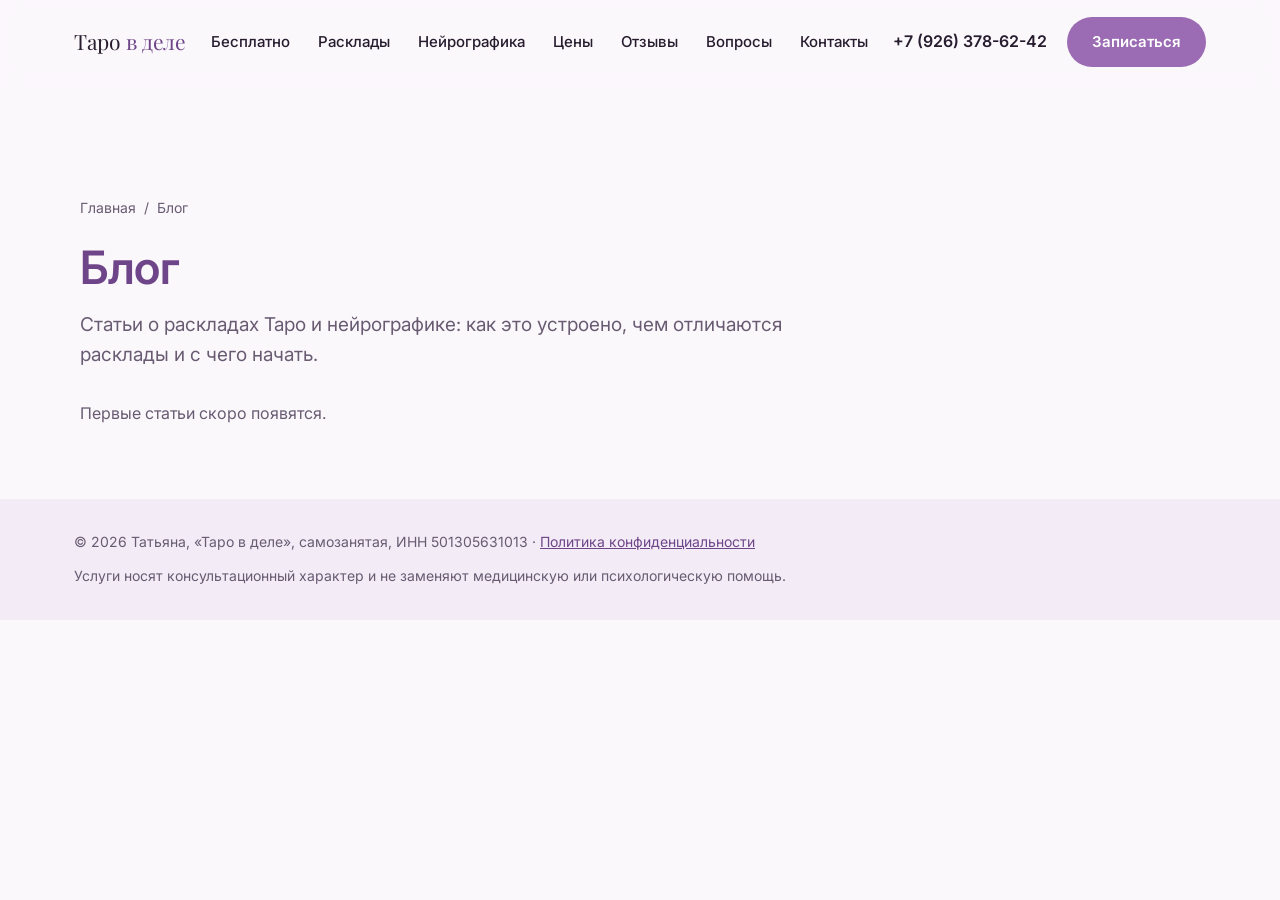
==== blog/index.html @ b843c257 "SEO-блог: установка кита, 3 статьи (draft), контент-план Co-Authored-By: Claude Sonnet 5.5 <noreply@" ====
<!DOCTYPE html>
<html lang="ru">
<head>
<meta charset="UTF-8">
<meta name="viewport" content="width=device-width, initial-scale=1.0">
<title>Блог — Таро в деле</title>
<meta name="description" content="Статьи о раскладах Таро и нейрографике: как это устроено, чем отличаются расклады и с чего начать.">
<link rel="canonical" href="https://xn--80aegea9arpq.xn--p1ai/blog/">
<meta name="robots" content="index, follow, max-image-preview:large">
<meta property="og:type" content="website">
<meta property="og:title" content="Блог — Таро в деле">
<meta property="og:description" content="Статьи о раскладах Таро и нейрографике: как это устроено, чем отличаются расклады и с чего начать.">
<meta property="og:url" content="https://xn--80aegea9arpq.xn--p1ai/blog/">
<meta property="og:locale" content="ru_RU">

<link rel="alternate" type="application/rss+xml" title="Таро в деле — блог" href="https://xn--80aegea9arpq.xn--p1ai/feed.xml">

<link rel="preconnect" href="https://fonts.googleapis.com">
<link rel="preconnect" href="https://fonts.gstatic.com" crossorigin>
<link href="https://fonts.googleapis.com/css2?family=Playfair+Display:wght@500;600;700;800&family=Inter:wght@400;500;600;700;800&display=swap" rel="stylesheet">
<link rel="stylesheet" href="/styles.css">
<link rel="stylesheet" href="/blog/blog.css">
<link rel="stylesheet" href="/blog/blog.css">
<script type="application/ld+json">{"@context":"https://schema.org","@type":"Blog","name":"Блог — Таро в деле","url":"https://xn--80aegea9arpq.xn--p1ai/blog/","blogPost":[]}</script>
</head>
<body class="b-page">
<header class="header" id="header">
  <div class="container header__inner">
    <a href="/#top" class="logo">Таро <span class="logo__suffix">в деле</span></a>
    <nav class="nav" id="nav">
      <a href="/#free">Бесплатно</a>
      <a href="/#services">Расклады</a>
      <a href="/#neuro">Нейрографика</a>
      <a href="/#pricing">Цены</a>
      <a href="/#reviews">Отзывы</a>
      <a href="/#faq">Вопросы</a>
      <a href="/#contacts">Контакты</a>
    <!-- BLOGNAV:START --><!-- BLOGNAV:END --></nav>
    <div class="header__actions">
      <a href="tel:+79263786242" class="header__phone">+7 (926) 378-62-42</a>
      <a href="/#form" class="btn btn--primary">Записаться</a>
      <button class="burger" id="burger" aria-label="Меню"><span></span><span></span><span></span></button>
    </div>
  </div>
</header>
<main class="blog">

<section class="b-list">
  <nav class="b-crumbs" aria-label="Хлебные крошки"><a href="/">Главная</a><span>/</span><span>Блог</span></nav>
  <header class="b-head"><h1>Блог</h1><p class="b-lead">Статьи о раскладах Таро и нейрографике: как это устроено, чем отличаются расклады и с чего начать.</p></header>
  <p class="b-empty">Первые статьи скоро появятся.</p>
</section>
</main>
<footer class="footer">
  <div class="container footer__inner">
    <span>© <span id="year"></span> Татьяна, «Таро в деле», самозанятая, ИНН 501305631013 · <a href="/privacy.html">Политика конфиденциальности</a></span>
    <span class="footer__note">Услуги носят консультационный характер и не заменяют медицинскую или психологическую помощь.</span>
  </div>
</footer>
<script src="/script.js" defer></script>

</body>
</html>
---- styles.css ----
:root {
  --bg: #fbf8fc;
  --bg-alt: #f3ecf6;
  --surface: #ffffff;
  --text: #261c2e;
  --text-soft: #685b72;
  --accent: #9b6bb3;
  --accent-dark: #6f4589;
  --border: #e6d9ec;
  --shadow: 0 20px 50px -20px rgba(38, 28, 46, 0.15);
  --radius: 16px;
  --font-head: 'Playfair Display', serif;
  --font-body: 'Inter', sans-serif;
}

* { box-sizing: border-box; margin: 0; padding: 0; }

html { scroll-behavior: smooth; }

body {
  font-family: var(--font-body);
  background: var(--bg);
  color: var(--text);
  line-height: 1.6;
}

.container {
  max-width: 1180px;
  margin: 0 auto;
  padding: 0 24px;
}

h1, h2, h3 { font-family: var(--font-head); font-weight: 600; line-height: 1.2; }

h2 { font-size: clamp(28px, 3.2vw, 42px); margin-bottom: 12px; }

.section-lead { color: var(--text-soft); max-width: 640px; margin-bottom: 48px; font-size: 17px; }

section { padding: 96px 0; }

/* ===== HEADER ===== */
.header {
  position: sticky; top: 0; z-index: 100;
  background: rgba(251, 248, 252, 0.88);
  backdrop-filter: blur(10px);
  border-bottom: 1px solid transparent;
  transition: border-color .2s, box-shadow .2s;
}
.header.scrolled { border-color: var(--border); box-shadow: 0 4px 20px -10px rgba(0,0,0,.08); }
.header__inner {
  display: flex; align-items: center; justify-content: space-between;
  height: 84px; gap: 24px; min-width: 0;
}
.logo { flex-shrink: 0; font-family: var(--font-head); font-size: 21px; color: var(--text); text-decoration: none; white-space: nowrap; }
.logo__suffix { color: var(--accent-dark); }
.nav { display: flex; gap: 28px; }
.nav a { color: var(--text); text-decoration: none; font-size: 15px; font-weight: 500; white-space: nowrap; transition: color .15s; }
.nav a:hover { color: var(--accent-dark); }
.header__actions { display: flex; align-items: center; gap: 20px; flex-shrink: 0; }
.header__phone { color: var(--text); text-decoration: none; font-weight: 600; white-space: nowrap; }
.burger { display: none; flex-direction: column; gap: 5px; background: none; border: none; cursor: pointer; padding: 8px; }
.burger span { width: 22px; height: 2px; background: var(--text); display: block; transition: .2s; }
.burger.is-open span:nth-child(1) { transform: translateY(7px) rotate(45deg); }
.burger.is-open span:nth-child(2) { opacity: 0; }
.burger.is-open span:nth-child(3) { transform: translateY(-7px) rotate(-45deg); }

/* ===== BUTTONS ===== */
.btn {
  display: inline-flex; align-items: center; justify-content: center;
  padding: 12px 24px; border-radius: 999px; font-weight: 600; font-size: 15px;
  text-decoration: none; cursor: pointer; border: 1px solid transparent; transition: all .2s;
  white-space: nowrap;
}
.btn--primary { background: var(--accent); color: #fff; }
.btn--primary:hover { background: var(--accent-dark); }
.btn--ghost { border-color: var(--border); color: var(--text); background: transparent; }
.btn--ghost:hover { border-color: var(--accent); color: var(--accent-dark); }
.btn--lg { padding: 15px 30px; font-size: 16px; }

/* ===== HERO ===== */
.hero { padding-top: 72px; padding-bottom: 80px; }
.hero__inner { display: grid; grid-template-columns: 1.15fr .85fr; gap: 56px; align-items: center; }
.eyebrow { display: inline-block; color: var(--accent-dark); font-weight: 600; letter-spacing: .04em; text-transform: uppercase; font-size: 13px; margin-bottom: 18px; }
.hero h1 { font-size: clamp(32px, 4vw, 50px); margin-bottom: 20px; }
.hero__lead { font-size: 18px; color: var(--text-soft); margin-bottom: 32px; max-width: 560px; }
.hero__cta { display: flex; gap: 16px; flex-wrap: wrap; margin-bottom: 48px; }
.hero__stats { display: flex; gap: 40px; }
.stat { display: flex; flex-direction: column; }
.stat__num { font-family: var(--font-head); font-size: 34px; font-weight: 700; color: var(--accent-dark); }
.stat__label { font-size: 14px; color: var(--text-soft); }
.hero__card { background: var(--surface); border-radius: var(--radius); box-shadow: var(--shadow); border: 1px solid var(--border); }
.hero__card-inner { padding: 40px; }
.hero__card-tag { display: inline-block; font-size: 13px; font-weight: 700; color: var(--accent-dark); text-transform: uppercase; letter-spacing: .04em; margin-bottom: 20px; }
.hero__card-list { list-style: none; display: flex; flex-direction: column; gap: 16px; }
.hero__card-list li { position: relative; padding-left: 24px; color: var(--text); }
.hero__card-list li::before { content: ''; position: absolute; left: 0; top: 8px; width: 8px; height: 8px; border-radius: 50%; background: var(--accent); }

/* ===== PRINCIPLES ===== */
.principles { background: var(--bg-alt); }
.principles__grid { display: grid; grid-template-columns: repeat(3, 1fr); gap: 28px; }
.principle { background: var(--surface); border-radius: var(--radius); padding: 32px; border: 1px solid var(--border); }
.principle__icon { color: var(--accent-dark); margin-bottom: 18px; }
.principle h3 { font-size: 19px; margin-bottom: 10px; }
.principle p { color: var(--text-soft); font-size: 15px; }

/* ===== SERVICES ===== */
.services__grid { display: grid; grid-template-columns: repeat(3, 1fr); gap: 28px; }
.service { background: var(--surface); border-radius: var(--radius); padding: 32px; border: 1px solid var(--border); transition: transform .2s, box-shadow .2s; }
.service:hover { transform: translateY(-4px); box-shadow: var(--shadow); }
.service__price { display: inline-block; background: var(--bg-alt); color: var(--accent-dark); font-weight: 700; font-size: 14px; padding: 6px 14px; border-radius: 999px; margin-bottom: 16px; }
.service h3 { font-size: 20px; margin-bottom: 10px; }
.service p { color: var(--text-soft); font-size: 15px; }

/* ===== PRICING ===== */
.pricing { background: var(--bg-alt); }
.pricing__table { background: var(--surface); border-radius: var(--radius); border: 1px solid var(--border); overflow: hidden; }
.pricing__row { display: grid; grid-template-columns: 2fr 1.2fr 1fr; padding: 18px 28px; border-bottom: 1px solid var(--border); }
.pricing__row:last-child { border-bottom: none; }
.pricing__row--head { background: var(--bg-alt); font-weight: 700; font-size: 13px; text-transform: uppercase; letter-spacing: .03em; color: var(--text-soft); }
.pricing__row span:last-child { text-align: right; font-weight: 600; color: var(--accent-dark); }
.pricing__row--head span:last-child { color: var(--text-soft); }
.pricing__note { margin-top: 20px; color: var(--text-soft); font-size: 14px; }

/* ===== PROCESS ===== */
.process__grid { display: grid; grid-template-columns: repeat(5, 1fr); gap: 24px; }
.step { text-align: left; }
.step__num { display: block; font-family: var(--font-head); font-size: 32px; color: var(--accent); font-weight: 700; margin-bottom: 12px; }
.step h3 { font-size: 17px; margin-bottom: 8px; }
.step p { color: var(--text-soft); font-size: 14px; }

/* ===== REVIEWS ===== */
.reviews { background: var(--bg-alt); }
.reviews__grid { display: grid; grid-template-columns: repeat(3, 1fr); gap: 28px; }
.review { background: var(--surface); border-radius: var(--radius); padding: 32px; border: 1px solid var(--border); }
.review__rating { color: var(--accent); margin-bottom: 14px; letter-spacing: 2px; }
.review p { margin-bottom: 18px; font-style: italic; }
.review__author { color: var(--text-soft); font-size: 14px; font-weight: 600; }

/* ===== FAQ ===== */
.faq__list { display: flex; flex-direction: column; gap: 14px; max-width: 780px; }
.faq__item { background: var(--surface); border: 1px solid var(--border); border-radius: 12px; padding: 20px 24px; }
.faq__item summary { cursor: pointer; font-weight: 600; list-style: none; display: flex; justify-content: space-between; align-items: center; }
.faq__item summary::-webkit-details-marker { display: none; }
.faq__item summary::after { content: '+'; font-size: 22px; color: var(--accent-dark); }
.faq__item[open] summary::after { content: '−'; }
.faq__item p { margin-top: 14px; color: var(--text-soft); }

/* ===== FORM ===== */
.form-section { background: var(--surface); }
.form-section__inner { display: grid; grid-template-columns: 1fr 1fr; gap: 56px; align-items: center; }
.form-section__list { list-style: none; margin-top: 24px; display: flex; flex-direction: column; gap: 12px; }
.form-section__list li { position: relative; padding-left: 24px; color: var(--text-soft); }
.form-section__list li::before { content: ''; position: absolute; left: 0; top: 8px; width: 8px; height: 8px; border-radius: 50%; background: var(--accent); }
.form { display: flex; flex-direction: column; gap: 18px; background: var(--bg-alt); padding: 36px; border-radius: var(--radius); border: 1px solid var(--border); }
.form label { display: flex; flex-direction: column; gap: 8px; font-size: 14px; font-weight: 600; color: var(--text); }
.form input, .form textarea {
  font-family: var(--font-body); padding: 13px 16px; border-radius: 10px; border: 1px solid var(--border);
  background: var(--surface); font-size: 15px; color: var(--text); resize: vertical;
}
.form input:focus, .form textarea:focus { outline: none; border-color: var(--accent); }

/* ===== CONTACTS ===== */
.contacts__inner { display: grid; grid-template-columns: repeat(4, 1fr); gap: 28px; }
.contact-card { background: var(--surface); border: 1px solid var(--border); border-radius: var(--radius); padding: 28px; text-align: center; }
.contact-card h3 { font-size: 15px; text-transform: uppercase; letter-spacing: .03em; color: var(--text-soft); margin-bottom: 10px; }
.contact-card a { color: var(--accent-dark); text-decoration: none; font-weight: 700; font-size: 17px; }

/* ===== FOOTER ===== */
.footer { background: var(--bg-alt); padding: 32px 0; }
.footer__inner { display: flex; justify-content: space-between; flex-wrap: wrap; gap: 12px; font-size: 14px; color: var(--text-soft); }

/* ===== FAB ===== */
.fab {
  position: fixed; bottom: 28px; right: 28px; width: 56px; height: 56px; border-radius: 50%;
  background: var(--accent); color: #fff; display: flex; align-items: center; justify-content: center;
  box-shadow: 0 10px 30px -8px rgba(111, 69, 137, .5); z-index: 90; transition: transform .2s;
}
.fab:hover { transform: scale(1.08); }

/* ===== REVEAL ===== */
.reveal { opacity: 0; transform: translateY(24px); transition: opacity .6s ease, transform .6s ease; }
.reveal.is-visible { opacity: 1; transform: translateY(0); }

/* ===== BREAKPOINTS ===== */
@media (max-width: 1180px) {
  .nav { gap: 18px; }
  .nav a { font-size: 14px; }
}
@media (max-width: 1100px) {
  .nav { position: fixed; top: 84px; left: 0; right: 0; background: var(--surface); flex-direction: column;
    padding: 24px; gap: 18px; border-bottom: 1px solid var(--border); transform: translateY(-130%); transition: transform .25s; }
  .nav.is-open { transform: translateY(0); }
  .burger { display: flex; }
}
@media (max-width: 900px) {
  .hero__inner { grid-template-columns: 1fr; }
  .principles__grid, .services__grid, .reviews__grid { grid-template-columns: repeat(2, 1fr); }
  .process__grid { grid-template-columns: repeat(2, 1fr); }
  .form-section__inner { grid-template-columns: 1fr; }
  .contacts__inner { grid-template-columns: repeat(2, 1fr); }
  .pricing__row { grid-template-columns: 1.6fr 1fr 1fr; font-size: 14px; }
}
@media (max-width: 560px) {
  .header__phone { display: none; }
  .principles__grid, .services__grid, .reviews__grid, .process__grid { grid-template-columns: 1fr; }
  section { padding: 64px 0; }
}
@media (max-width: 380px) {
  .logo__suffix { display: none; }
}

/* ===== EXTRA ===== */
.free { background: linear-gradient(135deg, #f3ecf6, #fff); }
.free__grid { display: grid; grid-template-columns: repeat(4, 1fr); gap: 24px; }
.free__item { background: var(--surface); border: 1px dashed var(--accent); border-radius: var(--radius); padding: 28px; }
.free__item h3 { font-size: 18px; margin-bottom: 8px; }
.free__item p { color: var(--text-soft); font-size: 14px; }
.free__tag { display: inline-block; background: var(--accent); color: #fff; font-size: 12px; font-weight: 700; padding: 4px 12px; border-radius: 999px; margin-bottom: 14px; letter-spacing: .03em; }
.free__cta { margin-top: 36px; display: flex; gap: 16px; flex-wrap: wrap; }
.pricing__row--note { grid-template-columns: 1fr; color: var(--text-soft); font-size: 14px; }
.pricing__row { grid-template-columns: 1.6fr 2.4fr 1fr; gap: 16px; }
.pricing__row span:nth-child(2) { color: var(--text-soft); font-size: 14px; }
.neuro { background: var(--bg-alt); }
.neuro__inner { display: grid; grid-template-columns: 1fr 1fr; gap: 56px; align-items: start; }
.neuro__price { font-family: var(--font-head); font-size: 40px; color: var(--accent-dark); margin: 18px 0; }
.neuro__steps { list-style: none; counter-reset: n; display: flex; flex-direction: column; gap: 14px; }
.neuro__steps li { counter-increment: n; position: relative; padding: 18px 20px 18px 64px; background: var(--surface); border: 1px solid var(--border); border-radius: 12px; font-size: 15px; }
.neuro__steps li::before { content: counter(n); position: absolute; left: 20px; top: 14px; font-family: var(--font-head); font-size: 28px; color: var(--accent); font-weight: 700; }
.about__inner { display: grid; grid-template-columns: .8fr 1.2fr; gap: 56px; align-items: center; }
.about__badge { aspect-ratio: 1; max-width: 340px; border-radius: 50%; background: radial-gradient(circle at 30% 30%, #fff, #e9d9f1); border: 1px solid var(--border); display: flex; align-items: center; justify-content: center; color: var(--accent-dark); box-shadow: var(--shadow); }
.about p { color: var(--text-soft); margin-bottom: 14px; }
@media (max-width: 900px) {
  .free__grid { grid-template-columns: repeat(2, 1fr); }
  .neuro__inner, .about__inner { grid-template-columns: 1fr; }
  .about__badge { max-width: 220px; }
  .pricing__row { grid-template-columns: 1fr auto; }
  .pricing__row span:nth-child(2) { display: none; }
}
@media (max-width: 560px) { .free__grid { grid-template-columns: 1fr; } }
.about__photo img { display: block; width: 100%; max-width: 420px; height: auto; aspect-ratio: 1; object-fit: cover; border-radius: var(--radius); border: 1px solid var(--border); box-shadow: var(--shadow); }
@media (max-width: 900px) { .about__photo img { max-width: 320px; } }
.agree { flex-direction: row !important; align-items: flex-start; gap: 10px !important; font-weight: 400 !important; font-size: 13px !important; color: var(--text-soft) !important; }
.agree input { width: 18px; height: 18px; margin-top: 2px; flex-shrink: 0; padding: 0; accent-color: var(--accent-dark); }
.agree a { color: var(--accent-dark); }
.footer__inner a { color: var(--accent-dark); }
---- blog/blog.css ----
/* Стили блога. Цвета берутся из палитры сайта: install.mjs прописывает --b-* в blog.config.json (theme). */
:root { --b-bg: #fff; --b-surface: #fff; --b-ink: #18181b; --b-text: #2b2b30; --b-soft: #6b6b73; --b-line: #e5e5e5; --b-accent: #2563eb; --b-accent-soft: #eef3ff; --b-radius: 16px; }
.blog { padding: 112px 0 72px; background: var(--b-bg); color: var(--b-text); }
.blog > section, .blog > article { width: 100%; max-width: 1160px; margin: 0 auto; padding: 0 20px; }
.b-crumbs { display: flex; gap: 8px; flex-wrap: wrap; font-size: 14px; color: var(--b-soft); margin-bottom: 22px; }
.b-crumbs a { color: var(--b-soft); text-decoration: none; }
.b-crumbs a:hover { color: var(--b-accent); }
.b-meta { display: flex; flex-wrap: wrap; align-items: center; gap: 6px 14px; font-size: 14px; color: var(--b-soft); }
.b-chip { display: inline-block; padding: 3px 12px; border-radius: 999px; background: var(--b-accent-soft); color: var(--b-accent); font-weight: 600; font-size: 13px; }
.b-head h1 { font-family: var(--ff-head, inherit); color: var(--b-ink); font-size: clamp(28px, 4.4vw, 46px); line-height: 1.15; margin: 14px 0 16px; letter-spacing: -0.01em; }
.b-lead { font-size: 19px; line-height: 1.55; color: var(--b-soft); max-width: 720px; }
.b-author { margin-top: 14px; font-size: 14px; color: var(--b-soft); }

/* Статья */
.b-article { max-width: 780px !important; }
.b-cover { margin: 28px 0 8px; border-radius: var(--b-radius); overflow: hidden; }
.b-cover img { display: block; width: 100%; height: auto; }
.b-toc { margin: 28px 0; padding: 20px 24px; border: 1px solid var(--b-line); border-radius: var(--b-radius); background: var(--b-surface); }
.b-toc ol { list-style: none; margin: 10px 0 0; padding: 0; }
.b-toc li + li { margin-top: 6px; }
.b-toc a { color: var(--b-text); text-decoration: none; }
.b-toc a:hover { color: var(--b-accent); }
.b-content { font-size: 18px; line-height: 1.75; margin-top: 28px; }
.b-content h2 { font-family: var(--ff-head, inherit); color: var(--b-ink); font-size: clamp(24px, 3vw, 31px); line-height: 1.25; margin: 2em 0 .6em; scroll-margin-top: 100px; }
.b-content h3 { font-family: var(--ff-head, inherit); color: var(--b-ink); font-size: 22px; margin: 1.6em 0 .5em; scroll-margin-top: 100px; }
.b-content p { margin: 0 0 1.1em; }
.b-content ul, .b-content ol { margin: 0 0 1.2em; padding-left: 1.4em; }
.b-content ul { list-style: disc; }
.b-content ol { list-style: decimal; }
.b-content li + li { margin-top: 8px; }
.b-content li::marker { color: var(--b-accent); }
.b-content a { color: var(--b-accent); text-decoration: underline; text-underline-offset: 3px; }
.b-content img { max-width: 100%; height: auto; border-radius: 12px; margin: 8px 0; }
.b-content hr { border: 0; border-top: 1px solid var(--b-line); margin: 2em 0; }
.b-content blockquote { margin: 1.4em 0; padding: 16px 22px; border-left: 4px solid var(--b-accent); background: var(--b-accent-soft); border-radius: 0 12px 12px 0; }
.b-content blockquote p:last-child { margin-bottom: 0; }
.b-content code { background: var(--b-accent-soft); padding: 2px 6px; border-radius: 6px; font-size: .92em; }
.b-content pre { overflow-x: auto; padding: 16px; border-radius: 12px; background: var(--b-accent-soft); margin: 0 0 1.2em; }
.b-table { overflow-x: auto; margin: 1.4em 0; border: 1px solid var(--b-line); border-radius: 12px; }
.b-table table { width: 100%; border-collapse: collapse; font-size: 16px; line-height: 1.5; }
.b-table th, .b-table td { padding: 12px 16px; text-align: left; border-bottom: 1px solid var(--b-line); vertical-align: top; }
.b-table th { background: var(--b-accent-soft); color: var(--b-ink); font-weight: 600; white-space: nowrap; }
.b-table tr:last-child td { border-bottom: 0; }

.b-faq { margin-top: 44px; }
.b-faq h2 { font-family: var(--ff-head, inherit); color: var(--b-ink); font-size: 28px; margin-bottom: 16px; }
.b-faq details { border: 1px solid var(--b-line); border-radius: 12px; background: var(--b-surface); margin-bottom: 10px; padding: 0 20px; }
.b-faq summary { cursor: pointer; padding: 16px 0; font-weight: 600; color: var(--b-ink); list-style: none; display: flex; justify-content: space-between; gap: 16px; }
.b-faq summary::-webkit-details-marker { display: none; }
.b-faq summary::after { content: '+'; color: var(--b-accent); font-size: 22px; line-height: 1; }
.b-faq details[open] summary::after { content: '−'; }
.b-faq details p { padding: 0 0 18px; color: var(--b-text); line-height: 1.65; }
.b-disclaimer { margin-top: 32px; font-size: 14px; line-height: 1.55; color: var(--b-soft); padding-top: 16px; border-top: 1px solid var(--b-line); }
.b-cta { margin-top: 40px; padding: 32px; border-radius: var(--b-radius); background: var(--b-accent-soft); border: 1px solid var(--b-line); text-align: left; }
.b-cta h2 { font-family: var(--ff-head, inherit); color: var(--b-ink); font-size: 26px; margin-bottom: 8px; }
.b-cta p { margin-bottom: 18px; color: var(--b-text); max-width: 560px; }
.b-cta__btn { display: inline-flex; }
.b-preview { margin: 0 0 22px; padding: 12px 16px; border-radius: 12px; background: #fff4d6; color: #6b4e00; font-size: 14px; border: 1px solid #f0d98a; }

/* Карточки */
.b-grid { display: grid; grid-template-columns: repeat(3, 1fr); gap: 24px; margin-top: 32px; }
.b-card { display: flex; flex-direction: column; background: var(--b-surface); border: 1px solid var(--b-line); border-radius: var(--b-radius); overflow: hidden; transition: transform .2s, box-shadow .2s; }
.b-card:hover { transform: translateY(-3px); box-shadow: 0 16px 36px rgba(20, 20, 30, .09); }
.b-card__img { display: block; aspect-ratio: 16 / 10; overflow: hidden; background: var(--b-accent-soft); }
.b-card__img img { width: 100%; height: 100%; object-fit: cover; display: block; }
.b-card__body { display: flex; flex-direction: column; gap: 10px; padding: 22px; flex: 1; }
.b-card h3 { font-family: var(--ff-head, inherit); font-size: 20px; line-height: 1.3; margin: 0; }
.b-card h3 a { color: var(--b-ink); text-decoration: none; }
.b-card h3 a:hover { color: var(--b-accent); }
.b-card p { color: var(--b-soft); font-size: 15px; line-height: 1.55; margin: 0; }
.b-more { margin-top: auto; padding-top: 6px; color: var(--b-accent); font-weight: 600; text-decoration: none; }
.b-more::after { content: ' →'; }
.b-related { margin-top: 72px !important; }
.b-related h2, .b-home h2 { font-family: var(--ff-head, inherit); color: var(--b-ink); font-size: clamp(26px, 3.4vw, 36px); }
.b-empty { margin-top: 32px; color: var(--b-soft); }

/* Блок на главной */
.b-home { padding: 88px 0; background: var(--b-bg); }
.b-home .container { max-width: 1160px; margin: 0 auto; padding: 0 20px; }
.b-home__head { display: flex; justify-content: space-between; align-items: flex-end; gap: 16px; flex-wrap: wrap; }
.b-home .b-more { margin-top: 0; }

@media (max-width: 960px) { .b-grid { grid-template-columns: repeat(2, 1fr); } }
@media (max-width: 640px) {
  .blog { padding: 92px 0 48px; }
  .b-grid { grid-template-columns: 1fr; gap: 18px; }
  .b-content { font-size: 17px; }
  .b-lead { font-size: 17px; }
  .b-cta { padding: 24px 20px; }
  .b-home { padding: 56px 0; }
}

/* тема сайта */
:root{--b-accent:var(--accent);--b-bg:var(--bg);--b-surface:var(--surface);--b-ink:var(--accent-dark);--b-text:var(--text);--b-soft:var(--text-soft);--b-line:var(--border);--b-accent-soft:color-mix(in srgb, var(--accent) 10%, #ffffff)}
---- blog/blog.css ----
/* Стили блога. Цвета берутся из палитры сайта: install.mjs прописывает --b-* в blog.config.json (theme). */
:root { --b-bg: #fff; --b-surface: #fff; --b-ink: #18181b; --b-text: #2b2b30; --b-soft: #6b6b73; --b-line: #e5e5e5; --b-accent: #2563eb; --b-accent-soft: #eef3ff; --b-radius: 16px; }
.blog { padding: 112px 0 72px; background: var(--b-bg); color: var(--b-text); }
.blog > section, .blog > article { width: 100%; max-width: 1160px; margin: 0 auto; padding: 0 20px; }
.b-crumbs { display: flex; gap: 8px; flex-wrap: wrap; font-size: 14px; color: var(--b-soft); margin-bottom: 22px; }
.b-crumbs a { color: var(--b-soft); text-decoration: none; }
.b-crumbs a:hover { color: var(--b-accent); }
.b-meta { display: flex; flex-wrap: wrap; align-items: center; gap: 6px 14px; font-size: 14px; color: var(--b-soft); }
.b-chip { display: inline-block; padding: 3px 12px; border-radius: 999px; background: var(--b-accent-soft); color: var(--b-accent); font-weight: 600; font-size: 13px; }
.b-head h1 { font-family: var(--ff-head, inherit); color: var(--b-ink); font-size: clamp(28px, 4.4vw, 46px); line-height: 1.15; margin: 14px 0 16px; letter-spacing: -0.01em; }
.b-lead { font-size: 19px; line-height: 1.55; color: var(--b-soft); max-width: 720px; }
.b-author { margin-top: 14px; font-size: 14px; color: var(--b-soft); }

/* Статья */
.b-article { max-width: 780px !important; }
.b-cover { margin: 28px 0 8px; border-radius: var(--b-radius); overflow: hidden; }
.b-cover img { display: block; width: 100%; height: auto; }
.b-toc { margin: 28px 0; padding: 20px 24px; border: 1px solid var(--b-line); border-radius: var(--b-radius); background: var(--b-surface); }
.b-toc ol { list-style: none; margin: 10px 0 0; padding: 0; }
.b-toc li + li { margin-top: 6px; }
.b-toc a { color: var(--b-text); text-decoration: none; }
.b-toc a:hover { color: var(--b-accent); }
.b-content { font-size: 18px; line-height: 1.75; margin-top: 28px; }
.b-content h2 { font-family: var(--ff-head, inherit); color: var(--b-ink); font-size: clamp(24px, 3vw, 31px); line-height: 1.25; margin: 2em 0 .6em; scroll-margin-top: 100px; }
.b-content h3 { font-family: var(--ff-head, inherit); color: var(--b-ink); font-size: 22px; margin: 1.6em 0 .5em; scroll-margin-top: 100px; }
.b-content p { margin: 0 0 1.1em; }
.b-content ul, .b-content ol { margin: 0 0 1.2em; padding-left: 1.4em; }
.b-content ul { list-style: disc; }
.b-content ol { list-style: decimal; }
.b-content li + li { margin-top: 8px; }
.b-content li::marker { color: var(--b-accent); }
.b-content a { color: var(--b-accent); text-decoration: underline; text-underline-offset: 3px; }
.b-content img { max-width: 100%; height: auto; border-radius: 12px; margin: 8px 0; }
.b-content hr { border: 0; border-top: 1px solid var(--b-line); margin: 2em 0; }
.b-content blockquote { margin: 1.4em 0; padding: 16px 22px; border-left: 4px solid var(--b-accent); background: var(--b-accent-soft); border-radius: 0 12px 12px 0; }
.b-content blockquote p:last-child { margin-bottom: 0; }
.b-content code { background: var(--b-accent-soft); padding: 2px 6px; border-radius: 6px; font-size: .92em; }
.b-content pre { overflow-x: auto; padding: 16px; border-radius: 12px; background: var(--b-accent-soft); margin: 0 0 1.2em; }
.b-table { overflow-x: auto; margin: 1.4em 0; border: 1px solid var(--b-line); border-radius: 12px; }
.b-table table { width: 100%; border-collapse: collapse; font-size: 16px; line-height: 1.5; }
.b-table th, .b-table td { padding: 12px 16px; text-align: left; border-bottom: 1px solid var(--b-line); vertical-align: top; }
.b-table th { background: var(--b-accent-soft); color: var(--b-ink); font-weight: 600; white-space: nowrap; }
.b-table tr:last-child td { border-bottom: 0; }

.b-faq { margin-top: 44px; }
.b-faq h2 { font-family: var(--ff-head, inherit); color: var(--b-ink); font-size: 28px; margin-bottom: 16px; }
.b-faq details { border: 1px solid var(--b-line); border-radius: 12px; background: var(--b-surface); margin-bottom: 10px; padding: 0 20px; }
.b-faq summary { cursor: pointer; padding: 16px 0; font-weight: 600; color: var(--b-ink); list-style: none; display: flex; justify-content: space-between; gap: 16px; }
.b-faq summary::-webkit-details-marker { display: none; }
.b-faq summary::after { content: '+'; color: var(--b-accent); font-size: 22px; line-height: 1; }
.b-faq details[open] summary::after { content: '−'; }
.b-faq details p { padding: 0 0 18px; color: var(--b-text); line-height: 1.65; }
.b-disclaimer { margin-top: 32px; font-size: 14px; line-height: 1.55; color: var(--b-soft); padding-top: 16px; border-top: 1px solid var(--b-line); }
.b-cta { margin-top: 40px; padding: 32px; border-radius: var(--b-radius); background: var(--b-accent-soft); border: 1px solid var(--b-line); text-align: left; }
.b-cta h2 { font-family: var(--ff-head, inherit); color: var(--b-ink); font-size: 26px; margin-bottom: 8px; }
.b-cta p { margin-bottom: 18px; color: var(--b-text); max-width: 560px; }
.b-cta__btn { display: inline-flex; }
.b-preview { margin: 0 0 22px; padding: 12px 16px; border-radius: 12px; background: #fff4d6; color: #6b4e00; font-size: 14px; border: 1px solid #f0d98a; }

/* Карточки */
.b-grid { display: grid; grid-template-columns: repeat(3, 1fr); gap: 24px; margin-top: 32px; }
.b-card { display: flex; flex-direction: column; background: var(--b-surface); border: 1px solid var(--b-line); border-radius: var(--b-radius); overflow: hidden; transition: transform .2s, box-shadow .2s; }
.b-card:hover { transform: translateY(-3px); box-shadow: 0 16px 36px rgba(20, 20, 30, .09); }
.b-card__img { display: block; aspect-ratio: 16 / 10; overflow: hidden; background: var(--b-accent-soft); }
.b-card__img img { width: 100%; height: 100%; object-fit: cover; display: block; }
.b-card__body { display: flex; flex-direction: column; gap: 10px; padding: 22px; flex: 1; }
.b-card h3 { font-family: var(--ff-head, inherit); font-size: 20px; line-height: 1.3; margin: 0; }
.b-card h3 a { color: var(--b-ink); text-decoration: none; }
.b-card h3 a:hover { color: var(--b-accent); }
.b-card p { color: var(--b-soft); font-size: 15px; line-height: 1.55; margin: 0; }
.b-more { margin-top: auto; padding-top: 6px; color: var(--b-accent); font-weight: 600; text-decoration: none; }
.b-more::after { content: ' →'; }
.b-related { margin-top: 72px !important; }
.b-related h2, .b-home h2 { font-family: var(--ff-head, inherit); color: var(--b-ink); font-size: clamp(26px, 3.4vw, 36px); }
.b-empty { margin-top: 32px; color: var(--b-soft); }

/* Блок на главной */
.b-home { padding: 88px 0; background: var(--b-bg); }
.b-home .container { max-width: 1160px; margin: 0 auto; padding: 0 20px; }
.b-home__head { display: flex; justify-content: space-between; align-items: flex-end; gap: 16px; flex-wrap: wrap; }
.b-home .b-more { margin-top: 0; }

@media (max-width: 960px) { .b-grid { grid-template-columns: repeat(2, 1fr); } }
@media (max-width: 640px) {
  .blog { padding: 92px 0 48px; }
  .b-grid { grid-template-columns: 1fr; gap: 18px; }
  .b-content { font-size: 17px; }
  .b-lead { font-size: 17px; }
  .b-cta { padding: 24px 20px; }
  .b-home { padding: 56px 0; }
}

/* тема сайта */
:root{--b-accent:var(--accent);--b-bg:var(--bg);--b-surface:var(--surface);--b-ink:var(--accent-dark);--b-text:var(--text);--b-soft:var(--text-soft);--b-line:var(--border);--b-accent-soft:color-mix(in srgb, var(--accent) 10%, #ffffff)}
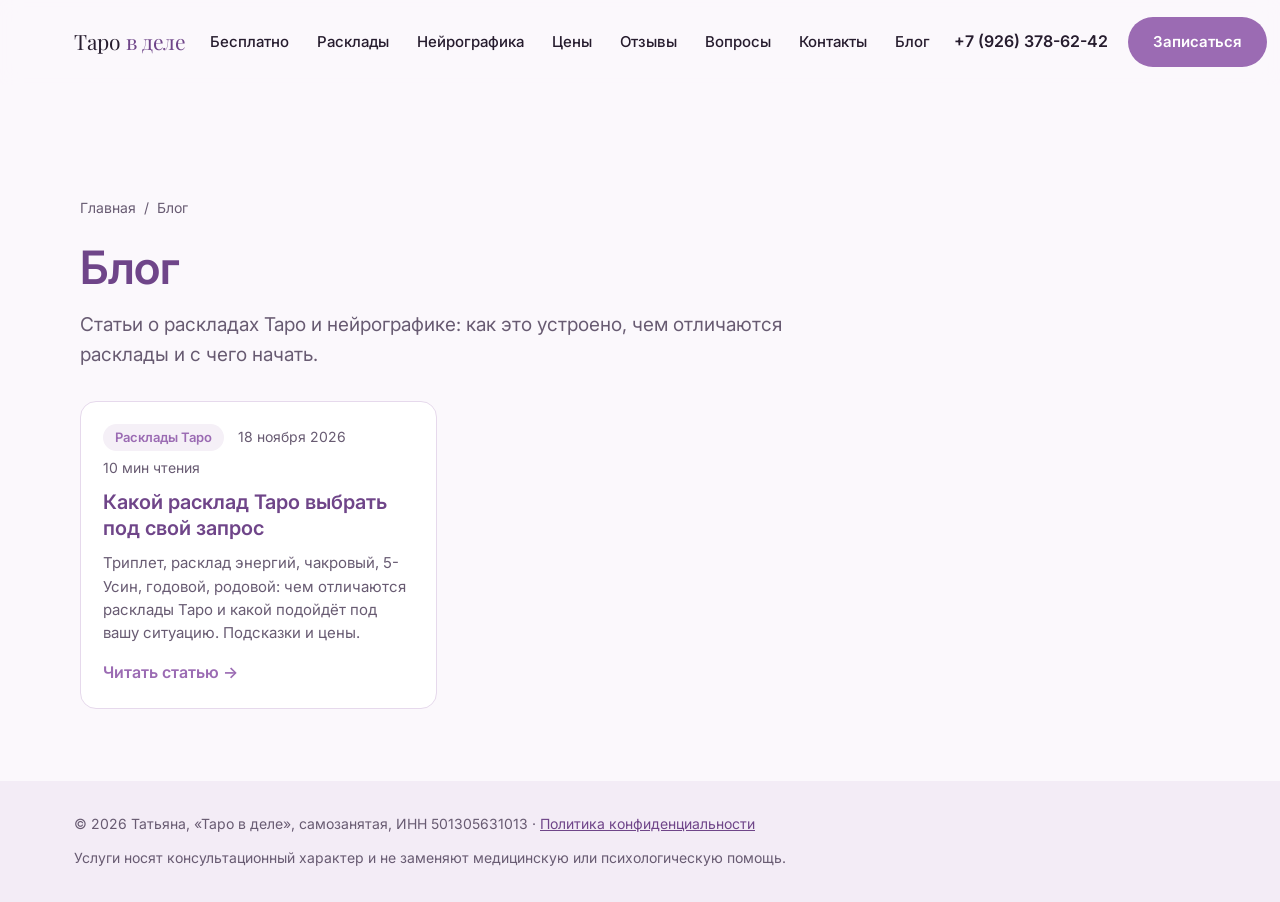
==== commit 1446b62e: "blog: автообновление" ====
--- a/blog/index.html
+++ b/blog/index.html
@@ -21,7 +21,7 @@
 <link rel="stylesheet" href="/styles.css">
 <link rel="stylesheet" href="/blog/blog.css">
 <link rel="stylesheet" href="/blog/blog.css">
-<script type="application/ld+json">{"@context":"https://schema.org","@type":"Blog","name":"Блог — Таро в деле","url":"https://xn--80aegea9arpq.xn--p1ai/blog/","blogPost":[]}</script>
+<script type="application/ld+json">{"@context":"https://schema.org","@type":"Blog","name":"Блог — Таро в деле","url":"https://xn--80aegea9arpq.xn--p1ai/blog/","blogPost":[{"@type":"BlogPosting","headline":"Какой расклад Таро выбрать под свой запрос","url":"https://xn--80aegea9arpq.xn--p1ai/blog/kakoy-rasklad-taro-vybrat/","datePublished":"2026-11-18"}]}</script>
 </head>
 <body class="b-page">
 <header class="header" id="header">
@@ -35,7 +35,7 @@
       <a href="/#reviews">Отзывы</a>
       <a href="/#faq">Вопросы</a>
       <a href="/#contacts">Контакты</a>
-    <!-- BLOGNAV:START --><!-- BLOGNAV:END --></nav>
+    <!-- BLOGNAV:START --><a href="/blog/">Блог</a><!-- BLOGNAV:END --></nav>
     <div class="header__actions">
       <a href="tel:+79263786242" class="header__phone">+7 (926) 378-62-42</a>
       <a href="/#form" class="btn btn--primary">Записаться</a>
@@ -48,7 +48,15 @@
 <section class="b-list">
   <nav class="b-crumbs" aria-label="Хлебные крошки"><a href="/">Главная</a><span>/</span><span>Блог</span></nav>
   <header class="b-head"><h1>Блог</h1><p class="b-lead">Статьи о раскладах Таро и нейрографике: как это устроено, чем отличаются расклады и с чего начать.</p></header>
-  <p class="b-empty">Первые статьи скоро появятся.</p>
+  <div class="b-grid"><article class="b-card">
+  
+  <div class="b-card__body">
+    <div class="b-meta"><span class="b-chip">Расклады Таро</span><time datetime="2026-11-18">18 ноября 2026</time><span>10 мин чтения</span></div>
+    <h3><a href="/blog/kakoy-rasklad-taro-vybrat/">Какой расклад Таро выбрать под свой запрос</a></h3>
+    <p>Триплет, расклад энергий, чакровый, 5-Усин, годовой, родовой: чем отличаются расклады Таро и какой подойдёт под вашу ситуацию. Подсказки и цены.</p>
+    <a class="b-more" href="/blog/kakoy-rasklad-taro-vybrat/">Читать статью</a>
+  </div>
+</article></div>
 </section>
 </main>
 <footer class="footer">
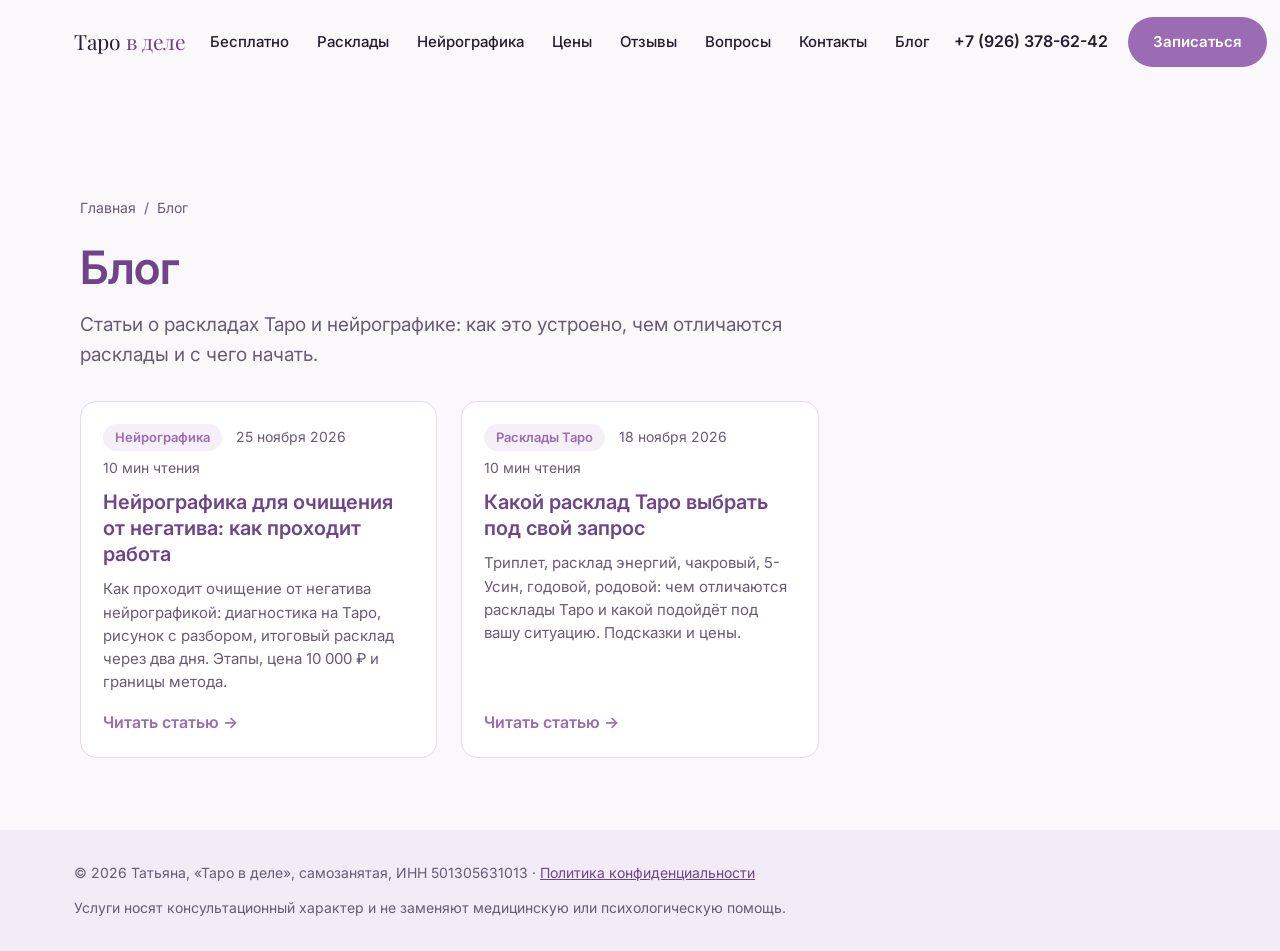
==== commit 1b803832: "blog: автообновление" ====
--- a/blog/index.html
+++ b/blog/index.html
@@ -21,7 +21,7 @@
 <link rel="stylesheet" href="/styles.css">
 <link rel="stylesheet" href="/blog/blog.css">
 <link rel="stylesheet" href="/blog/blog.css">
-<script type="application/ld+json">{"@context":"https://schema.org","@type":"Blog","name":"Блог — Таро в деле","url":"https://xn--80aegea9arpq.xn--p1ai/blog/","blogPost":[{"@type":"BlogPosting","headline":"Какой расклад Таро выбрать под свой запрос","url":"https://xn--80aegea9arpq.xn--p1ai/blog/kakoy-rasklad-taro-vybrat/","datePublished":"2026-11-18"}]}</script>
+<script type="application/ld+json">{"@context":"https://schema.org","@type":"Blog","name":"Блог — Таро в деле","url":"https://xn--80aegea9arpq.xn--p1ai/blog/","blogPost":[{"@type":"BlogPosting","headline":"Нейрографика для очищения от негатива: как проходит работа","url":"https://xn--80aegea9arpq.xn--p1ai/blog/neyrografika-ochishchenie-ot-negativa/","datePublished":"2026-11-25"},{"@type":"BlogPosting","headline":"Какой расклад Таро выбрать под свой запрос","url":"https://xn--80aegea9arpq.xn--p1ai/blog/kakoy-rasklad-taro-vybrat/","datePublished":"2026-11-18"}]}</script>
 </head>
 <body class="b-page">
 <header class="header" id="header">
@@ -51,6 +51,14 @@
   <div class="b-grid"><article class="b-card">
   
   <div class="b-card__body">
+    <div class="b-meta"><span class="b-chip">Нейрографика</span><time datetime="2026-11-25">25 ноября 2026</time><span>10 мин чтения</span></div>
+    <h3><a href="/blog/neyrografika-ochishchenie-ot-negativa/">Нейрографика для очищения от негатива: как проходит работа</a></h3>
+    <p>Как проходит очищение от негатива нейрографикой: диагностика на Таро, рисунок с разбором, итоговый расклад через два дня. Этапы, цена 10 000 ₽ и границы метода.</p>
+    <a class="b-more" href="/blog/neyrografika-ochishchenie-ot-negativa/">Читать статью</a>
+  </div>
+</article><article class="b-card">
+  
+  <div class="b-card__body">
     <div class="b-meta"><span class="b-chip">Расклады Таро</span><time datetime="2026-11-18">18 ноября 2026</time><span>10 мин чтения</span></div>
     <h3><a href="/blog/kakoy-rasklad-taro-vybrat/">Какой расклад Таро выбрать под свой запрос</a></h3>
     <p>Триплет, расклад энергий, чакровый, 5-Усин, годовой, родовой: чем отличаются расклады Таро и какой подойдёт под вашу ситуацию. Подсказки и цены.</p>
